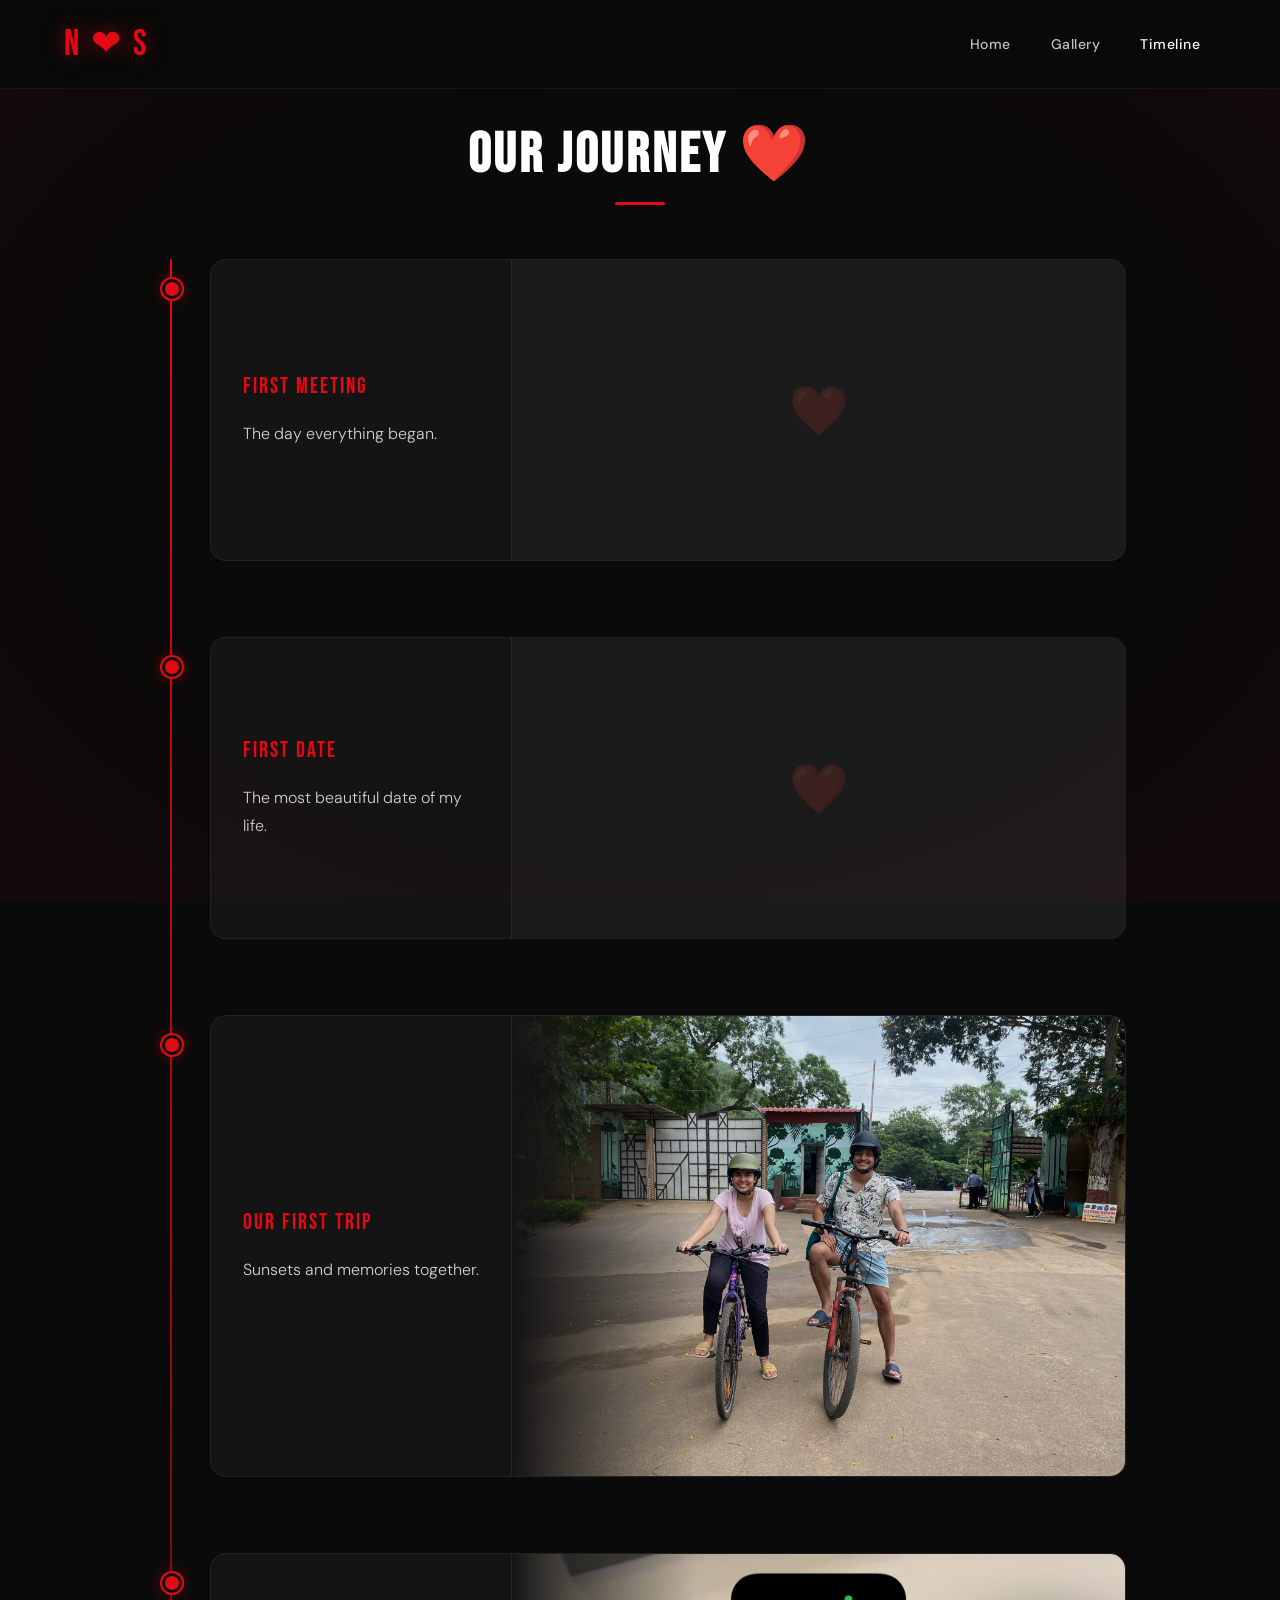
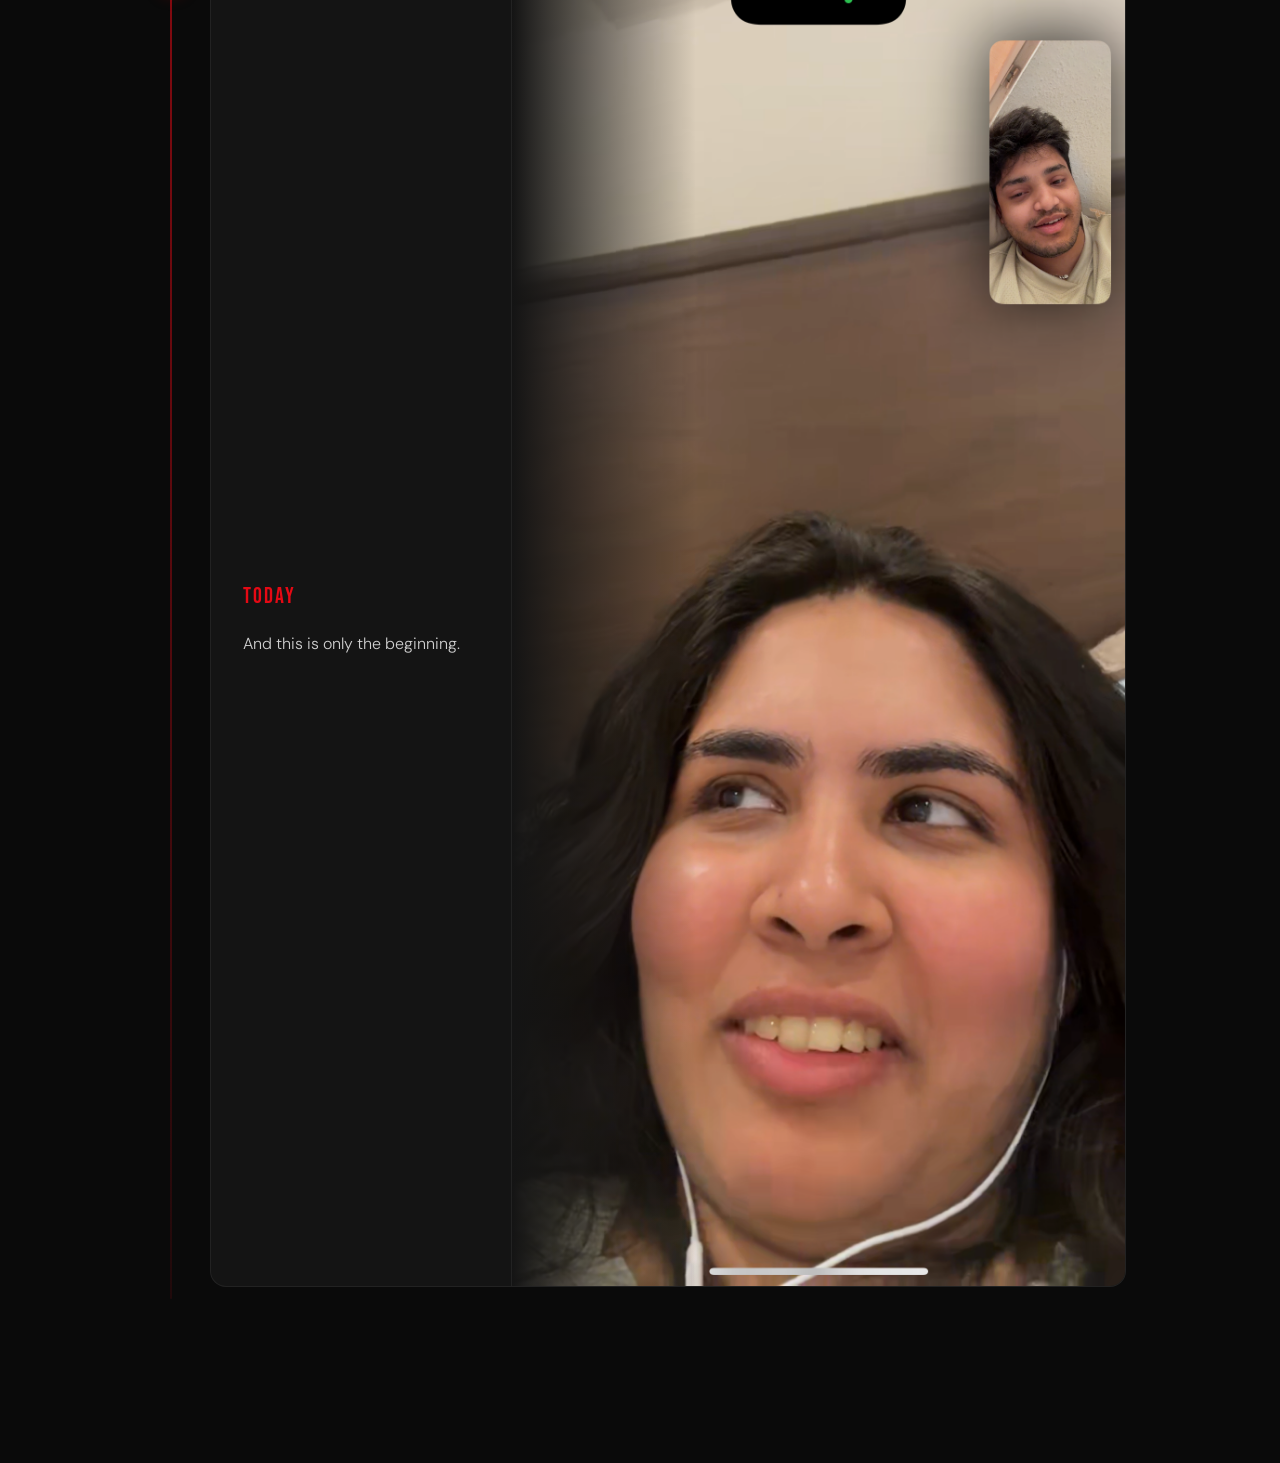
==== timeline.html @ a0cb5c7f "Initial commit" ====
<!DOCTYPE html>
<html lang="en">
<head>
  <meta charset="UTF-8">
  <meta name="viewport" content="width=device-width, initial-scale=1.0">
  <title>Our Timeline</title>
  <link rel="stylesheet" href="styles.css">
  <style>

    /* ── Ambient ── */
    #floatLayer{position:fixed;inset:0;pointer-events:none;z-index:5;overflow:hidden;}
    #cursorTrail{position:fixed;inset:0;pointer-events:none;z-index:6;overflow:hidden;}
    .float-obj{position:absolute;bottom:-50px;opacity:0;animation:floatUp linear both;user-select:none;}
    @keyframes floatUp{0%{transform:translateY(0) translateX(0) rotate(0deg) scale(.5);opacity:0}8%{opacity:.85}50%{opacity:.7;transform:translateY(-55vh) translateX(calc(var(--drift)*.6)) rotate(calc(var(--rot)*.7)) scale(1.1)}85%{opacity:.3}100%{transform:translateY(-115vh) translateX(var(--drift)) rotate(var(--rot)) scale(.7);opacity:0}}
    .cursor-heart{position:fixed;transform:translate(-50%,-50%);pointer-events:none;user-select:none;animation:cursorPop .9s ease-out forwards;}
    @keyframes cursorPop{0%{opacity:1;transform:translate(-50%,-50%) scale(1) translateY(0)}60%{opacity:.7;transform:translate(-50%,-50%) scale(1.4) translateY(-18px)}100%{opacity:0;transform:translate(-50%,-50%) scale(.5) translateY(-36px)}}
    .vignette{position:fixed;inset:0;z-index:1;pointer-events:none;background:radial-gradient(ellipse at center,transparent 55%,rgba(229,9,20,0.05) 100%);animation:vignettePulse 4s ease-in-out infinite;}
    @keyframes vignettePulse{0%,100%{opacity:.6}50%{opacity:1}}

    /* ── OVERRIDE: wider container ── */
    .timeline-container {
      max-width: 1100px;
    }

    /* ══ TIMELINE CARD — two-column layout ══ */
    .timeline-card {
      display: flex;
      align-items: stretch;
      gap: 0;
      padding: 0;
      overflow: hidden;
      border-radius: 16px;
      min-height: 300px;
    }

    /* Left: text block */
    .tc-text {
      flex: 0 0 300px;
      padding: 36px 32px;
      display: flex;
      flex-direction: column;
      justify-content: center;
      gap: 10px;
    }

    /* Right: image panel */
    .tc-image {
      flex: 1;
      position: relative;
      overflow: hidden;
      min-height: 300px;
      border-left: 1px solid rgba(255,255,255,0.06);
    }

    .tc-image img {
      width: 100%;
      height: 100%;
      object-fit: cover;
      display: block;
      transition: transform 0.6s ease;
      filter: brightness(0.92);
    }

    .timeline-card:hover .tc-image img {
      transform: scale(1.04);
      filter: brightness(1.0);
    }

    /* Subtle gradient fade on left edge of image */
    .tc-image::before {
      content: '';
      position: absolute;
      inset: 0;
      background: linear-gradient(to right, var(--surface) 0%, transparent 30%);
      z-index: 1;
      pointer-events: none;
    }

    /* Click overlay */
    .tc-image .img-click {
      position: absolute;
      inset: 0;
      z-index: 2;
      cursor: pointer;
      display: flex;
      align-items: center;
      justify-content: center;
    }

    .tc-image .img-click svg {
      width: 44px; height: 44px;
      stroke: white; fill: none; stroke-width: 1.5;
      opacity: 0;
      transition: opacity 0.3s;
      filter: drop-shadow(0 2px 8px rgba(0,0,0,0.5));
    }

    .timeline-card:hover .tc-image .img-click svg { opacity: 0.85; }

    /* No-image placeholder */
    .tc-image.empty {
      background: rgba(255,255,255,0.03);
      display: flex;
      align-items: center;
      justify-content: center;
    }
    .tc-image.empty::after {
      content: '❤️';
      font-size: 48px;
      opacity: 0.15;
    }
    .tc-image.empty::before { display: none; }

    /* ══ EXTRA PHOTO STRIP (below card, for localStorage photos) ══ */
    .extra-photos {
      display: flex;
      gap: 8px;
      flex-wrap: wrap;
      margin-top: 12px;
      padding-left: 4px;
    }

    .extra-photo {
      width: 80px; height: 80px;
      border-radius: 8px; object-fit: cover;
      cursor: pointer;
      border: 2px solid rgba(255,255,255,0.07);
      transition: transform 0.28s, border-color 0.28s, box-shadow 0.28s;
    }
    .extra-photo:hover {
      transform: scale(1.1);
      border-color: var(--red);
      box-shadow: 0 0 16px rgba(229,9,20,0.3);
    }

    /* ══ TIMELINE ITEM WRAPPER ══ */
    .timeline-item {
      margin-bottom: 64px;
    }

    /* ══ LIGHTBOX ══ */
    .tl-lightbox {
      display: none;
      position: fixed; inset: 0; z-index: 9999;
      background: rgba(0,0,0,0.95);
      backdrop-filter: blur(18px);
      justify-content: center; align-items: center;
    }
    .tl-lightbox.open { display: flex; }

    .tl-lb-img {
      max-width: 90vw; max-height: 90vh;
      object-fit: contain; border-radius: 12px;
      box-shadow: 0 40px 100px rgba(0,0,0,0.9);
      animation: lbPop 0.28s cubic-bezier(0.25,0.46,0.45,0.94);
      display: block;
      transition: opacity 0.2s ease, transform 0.2s ease;
    }

    @keyframes lbPop {
      from { transform: scale(0.88); opacity: 0; }
      to   { transform: scale(1); opacity: 1; }
    }

    .tl-lb-close {
      position: fixed; top: 20px; right: 28px;
      font-size: 40px; background: none; border: none;
      color: rgba(255,255,255,0.45); cursor: pointer;
      transition: color 0.2s, transform 0.2s; z-index: 10000; line-height: 1;
    }
    .tl-lb-close:hover { color: #fff; transform: rotate(90deg); }

    .tl-lb-arrow {
      position: fixed; top: 50%; transform: translateY(-50%);
      width: 52px; height: 52px; border-radius: 50%;
      background: rgba(255,255,255,0.08);
      border: 1px solid rgba(255,255,255,0.14);
      color: white; font-size: 26px; cursor: pointer;
      display: flex; align-items: center; justify-content: center;
      transition: background 0.2s; z-index: 10000; user-select: none;
    }
    .tl-lb-arrow:hover { background: rgba(255,255,255,0.2); }
    .tl-lb-arrow.prev { left: 18px; }
    .tl-lb-arrow.next { right: 18px; }
    .tl-lightbox.single .tl-lb-arrow { display: none; }

    /* ══ RESPONSIVE ══ */
    @media (max-width: 700px) {
      .timeline-card { flex-direction: column; min-height: unset; }
      .tc-text { flex: none; padding: 24px 20px; }
      .tc-image { min-height: 220px; border-left: none; border-top: 1px solid rgba(255,255,255,0.06); }
      .tc-image::before { background: linear-gradient(to bottom, var(--surface) 0%, transparent 30%); }
    }

  </style>
</head>
<body>

  <div class="vignette"></div>
  <div id="floatLayer"></div>
  <div id="cursorTrail"></div>

  <header class="navbar scrolled">
    <div class="logo">N ❤ S</div>
    <nav>
      <a href="index.html">Home</a>
      <a href="gallery.html">Gallery</a>
      <a href="timeline.html" class="active">Timeline</a>
    </nav>
  </header>

  <div class="timeline-container">
    <h1>Our Journey ❤️</h1>

    <div class="timeline-track">

      <!-- FIRST MEETING -->
      <div class="timeline-item visible" data-event="first-meeting">
        <div class="timeline-card">
          <div class="tc-text">
            <div class="date">First Meeting</div>
            <div class="content">The day everything began.</div>
          </div>
          <div class="tc-image empty" id="img-first-meeting">
            <div class="img-click" onclick="openMainImg('first-meeting')">
              <svg viewBox="0 0 24 24"><polyline points="15 3 21 3 21 9"/><polyline points="9 21 3 21 3 15"/><line x1="21" y1="3" x2="14" y2="10"/><line x1="3" y1="21" x2="10" y2="14"/></svg>
            </div>
          </div>
        </div>
        <div class="extra-photos" id="extras-first-meeting"></div>
      </div>

      <!-- FIRST DATE -->
      <div class="timeline-item visible" data-event="first-date">
        <div class="timeline-card">
          <div class="tc-text">
            <div class="date">First Date</div>
            <div class="content">The most beautiful date of my life.</div>
          </div>
          <div class="tc-image empty" id="img-first-date">
            <div class="img-click" onclick="openMainImg('first-date')">
              <svg viewBox="0 0 24 24"><polyline points="15 3 21 3 21 9"/><polyline points="9 21 3 21 3 15"/><line x1="21" y1="3" x2="14" y2="10"/><line x1="3" y1="21" x2="10" y2="14"/></svg>
            </div>
          </div>
        </div>
        <div class="extra-photos" id="extras-first-date"></div>
      </div>

      <!-- FIRST TRIP — hardcoded: 22.jpg -->
      <div class="timeline-item visible" data-event="first-trip">
        <div class="timeline-card">
          <div class="tc-text">
            <div class="date">Our First Trip</div>
            <div class="content">Sunsets and memories together.</div>
          </div>
          <div class="tc-image" id="img-first-trip">
            <img src="images/22.jpg" alt="Our First Trip" id="mainImg-first-trip">
            <div class="img-click" onclick="openLb(['images/22.jpg'], 0)">
              <svg viewBox="0 0 24 24"><polyline points="15 3 21 3 21 9"/><polyline points="9 21 3 21 3 15"/><line x1="21" y1="3" x2="14" y2="10"/><line x1="3" y1="21" x2="10" y2="14"/></svg>
            </div>
          </div>
        </div>
        <div class="extra-photos" id="extras-first-trip"></div>
      </div>

      <!-- TODAY — hardcoded: 32.jpg -->
      <div class="timeline-item visible" data-event="today">
        <div class="timeline-card">
          <div class="tc-text">
            <div class="date">Today</div>
            <div class="content">And this is only the beginning.</div>
          </div>
          <div class="tc-image" id="img-today">
            <img src="images/32.jpg" alt="Today" id="mainImg-today">
            <div class="img-click" onclick="openLb(['images/32.jpg'], 0)">
              <svg viewBox="0 0 24 24"><polyline points="15 3 21 3 21 9"/><polyline points="9 21 3 21 3 15"/><line x1="21" y1="3" x2="14" y2="10"/><line x1="3" y1="21" x2="10" y2="14"/></svg>
            </div>
          </div>
        </div>
        <div class="extra-photos" id="extras-today"></div>
      </div>

    </div>
  </div>

  <!-- LIGHTBOX -->
  <div class="tl-lightbox" id="tlLightbox" onclick="closeLb()">
    <button class="tl-lb-close" onclick="event.stopPropagation();closeLb()">×</button>
    <button class="tl-lb-arrow prev" onclick="event.stopPropagation();lbNav(-1)">‹</button>
    <button class="tl-lb-arrow next" onclick="event.stopPropagation();lbNav(1)">›</button>
    <img id="tlLbImg" class="tl-lb-img" src="" alt="" onclick="event.stopPropagation()">
  </div>

  <script src="app.js"></script>
  <script>
    const EVENTS = ['first-meeting', 'first-date', 'first-trip', 'today'];

    /* Default main images for events that have one hardcoded */
    const DEFAULT_IMGS = {
      'first-trip': 'images/22.jpg',
      'today':      'images/32.jpg'
    };

    function getPhotos(id) {
      try { return JSON.parse(localStorage.getItem('event_' + id) || '[]'); } catch { return []; }
    }

    /* ── RENDER EXTRA PHOTOS (from localStorage) ── */
    function renderExtras() {
      EVENTS.forEach(id => {
        const strip  = document.getElementById('extras-' + id);
        const photos = getPhotos(id);
        if (!strip) return;
        strip.innerHTML = '';

        /* For events with NO hardcoded image, use first localStorage photo as main */
        if (!DEFAULT_IMGS[id] && photos.length > 0) {
          const panel = document.getElementById('img-' + id);
          if (panel) {
            panel.classList.remove('empty');
            // set or update the img tag
            let img = panel.querySelector('img');
            if (!img) {
              img = document.createElement('img');
              img.alt = '';
              panel.insertBefore(img, panel.firstChild);
            }
            img.src = photos[0];
            // update click handler to open full set
            const clickDiv = panel.querySelector('.img-click');
            if (clickDiv) clickDiv.onclick = () => openLb(photos, 0);
          }
          /* remaining photos go into the strip */
          photos.slice(1).forEach((src, i) => {
            addThumb(strip, photos, i + 1);
          });
        } else {
          /* Event already has a hardcoded main image; all localStorage photos go in strip */
          const allForLb = DEFAULT_IMGS[id]
            ? [DEFAULT_IMGS[id], ...photos]
            : photos;

          photos.forEach((src, i) => {
            const realIdx = DEFAULT_IMGS[id] ? i + 1 : i;
            addThumb(strip, allForLb, realIdx);
          });
        }
      });
    }

    function addThumb(strip, photosArr, idx) {
      const img = document.createElement('img');
      img.className = 'extra-photo';
      img.src       = photosArr[idx];
      img.alt       = '';
      img.loading   = 'lazy';
      img.addEventListener('click', () => openLb(photosArr, idx));
      strip.appendChild(img);
    }

    /* Also update main click handler for hardcoded events to include extras */
    function openMainImg(eventId) {
      const photos = getPhotos(eventId);
      if (photos.length > 0) {
        openLb(photos, 0);
      }
      /* If no photos yet, do nothing — panel stays as empty heart */
    }

    renderExtras();

    /* ── LIGHTBOX ── */
    let lbPhotos = [], lbIndex = 0;

    function openLb(photos, index) {
      lbPhotos = photos;
      lbIndex  = index;
      const lb = document.getElementById('tlLightbox');
      lb.classList.toggle('single', photos.length === 1);
      document.getElementById('tlLbImg').src = photos[index];
      lb.classList.add('open');
      document.body.style.overflow = 'hidden';
    }

    function closeLb() {
      document.getElementById('tlLightbox').classList.remove('open');
      document.body.style.overflow = '';
    }

    function lbNav(dir) {
      lbIndex = (lbIndex + dir + lbPhotos.length) % lbPhotos.length;
      const img = document.getElementById('tlLbImg');
      img.style.opacity = '0'; img.style.transform = 'scale(0.94)';
      setTimeout(() => {
        img.src = lbPhotos[lbIndex];
        img.style.opacity = '1'; img.style.transform = 'scale(1)';
      }, 200);
    }

    document.addEventListener('keydown', e => {
      if (!document.getElementById('tlLightbox').classList.contains('open')) return;
      if (e.key === 'Escape')     closeLb();
      if (e.key === 'ArrowLeft')  lbNav(-1);
      if (e.key === 'ArrowRight') lbNav(1);
    });
  </script>

  <script>
    document.addEventListener('DOMContentLoaded', () => {
      initFloatingObjects();
      initCursorTrail();
    });
  </script>

</body>
</html>
---- styles.css ----
@import url('https://fonts.googleapis.com/css2?family=Bebas+Neue&family=DM+Sans:wght@300;400;500;600&display=swap');

:root {
  --red: #e50914;
  --red-dark: #b20710;
  --bg: #0a0a0a;
  --surface: #141414;
  --surface2: #1f1f1f;
  --text: #ffffff;
  --text-muted: #a3a3a3;
}

* { margin: 0; padding: 0; box-sizing: border-box; }
html { scroll-behavior: smooth; }

body {
  background: var(--bg);
  color: var(--text);
  font-family: 'DM Sans', sans-serif;
  overflow-x: hidden;
}

::-webkit-scrollbar { width: 4px; }
::-webkit-scrollbar-track { background: var(--bg); }
::-webkit-scrollbar-thumb { background: var(--red); border-radius: 2px; }

/* ══════════════════════════════════════
   PROFILE SCREEN
══════════════════════════════════════ */
.profile-screen {
  width: 100%; height: 100vh;
  background:
    radial-gradient(ellipse 80% 60% at 50% -10%, rgba(229,9,20,0.18), transparent),
    var(--bg);
  display: flex;
  flex-direction: column;
  justify-content: center;
  align-items: center;
  position: fixed; inset: 0;
  z-index: 9999;
  transition: opacity 0.8s ease;
}

.profile-screen::before {
  content: '';
  position: absolute; inset: 0;
  background: url("data:image/svg+xml,%3Csvg width='60' height='60' xmlns='http://www.w3.org/2000/svg'%3E%3Ccircle cx='1' cy='1' r='1' fill='rgba(255,255,255,0.03)'/%3E%3C/svg%3E");
  pointer-events: none;
}

.profile-screen-logo {
  font-family: 'Bebas Neue', sans-serif;
  font-size: 52px; color: var(--red);
  letter-spacing: 4px; margin-bottom: 50px;
  text-shadow: 0 0 40px rgba(229,9,20,0.5);
}

.profile-screen h1 {
  font-size: 36px; font-weight: 300;
  letter-spacing: 2px; margin-bottom: 60px;
  color: rgba(255,255,255,0.9);
}

.profiles { display: flex; gap: 40px; flex-wrap: wrap; justify-content: center; }

.profile-card { text-align: center; cursor: pointer; transition: transform 0.35s ease; }

.profile-card img {
  width: 160px; height: 160px; border-radius: 12px;
  object-fit: cover; border: 3px solid transparent;
  transition: border-color 0.3s, box-shadow 0.3s; display: block;
}

.profile-card:hover { transform: scale(1.07) translateY(-6px); }
.profile-card:hover img { border-color: var(--red); box-shadow: 0 0 30px rgba(229,9,20,0.4); }

.profile-card p {
  margin-top: 14px; font-size: 16px; font-weight: 500;
  letter-spacing: 1px; color: var(--text-muted); transition: color 0.3s;
}
.profile-card:hover p { color: var(--text); }

/* ══════════════════════════════════════
   MAIN SITE
══════════════════════════════════════ */
.main-site { display: none; }

/* ══════════════════════════════════════
   NAVBAR
══════════════════════════════════════ */
.navbar {
  position: fixed; top: 0; width: 100%; z-index: 1000;
  display: flex; justify-content: space-between; align-items: center;
  padding: 22px 64px;
  background: linear-gradient(to bottom, rgba(0,0,0,0.92) 0%, transparent 100%);
  transition: background 0.4s;
}

.navbar.scrolled {
  background: rgba(10,10,10,0.97);
  backdrop-filter: blur(12px);
  border-bottom: 1px solid rgba(255,255,255,0.05);
}

.logo {
  font-family: 'Bebas Neue', sans-serif;
  font-size: 36px; color: var(--red);
  letter-spacing: 3px;
  text-shadow: 0 0 20px rgba(229,9,20,0.5);
}

nav { display: flex; align-items: center; gap: 8px; }

nav a {
  color: rgba(255,255,255,0.75); text-decoration: none;
  font-size: 14px; font-weight: 500; letter-spacing: 0.5px;
  padding: 8px 16px; border-radius: 6px;
  transition: color 0.25s, background 0.25s;
}
nav a:hover { color: #fff; background: rgba(255,255,255,0.08); }
nav a.active { color: #fff; }

/* ══════════════════════════════════════
   HERO
══════════════════════════════════════ */
.hero { position: relative; height: 100vh; overflow: hidden; }
.hero-video { width: 100%; height: 100%; object-fit: cover; }

.overlay {
  position: absolute; inset: 0;
  background:
    linear-gradient(105deg, rgba(0,0,0,0.92) 0%, rgba(0,0,0,0.55) 45%, transparent 70%),
    linear-gradient(to top, rgba(10,10,10,1) 0%, rgba(10,10,10,0.4) 20%, transparent 50%);
}

.hero-content {
  position: absolute; bottom: 18%; left: 64px; max-width: 600px;
}

.hero-badge {
  display: inline-flex; align-items: center; gap: 8px;
  background: rgba(229,9,20,0.15); border: 1px solid rgba(229,9,20,0.4);
  color: var(--red); font-size: 12px; font-weight: 600;
  letter-spacing: 2px; text-transform: uppercase;
  padding: 6px 14px; border-radius: 4px; margin-bottom: 20px;
}

.hero-badge::before {
  content: ''; width: 6px; height: 6px;
  background: var(--red); border-radius: 50%;
  animation: pulse 1.5s ease infinite;
}

@keyframes pulse {
  0%, 100% { opacity: 1; transform: scale(1); }
  50%       { opacity: 0.4; transform: scale(1.4); }
}

.hero-content h1 {
  font-family: 'Bebas Neue', sans-serif;
  font-size: 90px; line-height: 0.95;
  letter-spacing: 2px; margin-bottom: 24px;
  text-shadow: 0 4px 30px rgba(0,0,0,0.6);
}

.hero-content p {
  font-size: 18px; font-weight: 300; line-height: 1.7;
  color: rgba(255,255,255,0.85); margin-bottom: 36px; min-height: 60px;
}

.typing-cursor {
  display: inline-block; width: 2px; height: 1em;
  background: var(--red); margin-left: 3px;
  vertical-align: text-bottom;
  animation: blink 1s step-end infinite;
}

@keyframes blink {
  0%, 100% { opacity: 1; }
  50%       { opacity: 0; }
}

/* ══════════════════════════════════════
   BUTTONS
══════════════════════════════════════ */
.buttons { display: flex; gap: 14px; flex-wrap: wrap; }

.buttons button {
  display: flex; align-items: center; gap: 10px;
  padding: 14px 32px; border: none; border-radius: 6px;
  font-family: 'DM Sans', sans-serif; font-size: 16px; font-weight: 600;
  cursor: pointer; transition: transform 0.25s, filter 0.25s; letter-spacing: 0.3px;
}

.play-btn { background: #fff; color: #000; }
.play-btn:hover { filter: brightness(0.88); transform: scale(1.03); }

.info-btn {
  background: rgba(109,109,110,0.5); color: #fff;
  backdrop-filter: blur(8px); border: 1px solid rgba(255,255,255,0.12);
}
.info-btn:hover { background: rgba(109,109,110,0.7); transform: scale(1.03); }

/* ══════════════════════════════════════
   CONTENT ROWS
══════════════════════════════════════ */
.content-row {
  padding: 20px 64px 90px;
  position: relative;
  overflow: visible;
}

.row-header {
  display: flex; align-items: center;
  justify-content: space-between; margin-bottom: 20px;
}

.content-row h2 {
  font-size: 22px; font-weight: 600;
  letter-spacing: 0.3px; color: rgba(255,255,255,0.92);
}

.see-all {
  font-size: 13px; color: var(--red); text-decoration: none;
  font-weight: 500; letter-spacing: 0.5px; opacity: 0; transition: opacity 0.3s;
}
.content-row:hover .see-all { opacity: 1; }

/* ══════════════════════════════════════
   SWIPER
══════════════════════════════════════ */
.swiper { overflow: visible !important; padding: 10px 4px 0 !important; }

/* ══════════════════════════════════════
   CARDS
══════════════════════════════════════ */
.card {
  position: relative; border-radius: 8px;
  cursor: pointer; background: var(--surface2);
  z-index: 1;
  transition: transform 0.4s cubic-bezier(0.25,0.46,0.45,0.94);
}

/* Image wrapper — clips image but NOT card-info below */
.card-img-wrap {
  overflow: hidden;
  border-radius: 8px 8px 0 0;
  position: relative;
  height: 200px; /* explicit height so absolute imgs have a container */
}

/* Cards without a card-info: fully round corners */
.card:not(:has(.card-info)) .card-img-wrap { border-radius: 8px; }

/* The two crossfade images — both absolute inside the wrap */
.card-img-wrap img {
  position: absolute; inset: 0;
  width: 100%; height: 100%;
  object-fit: cover; display: block;
  transition: opacity 1.2s ease, transform 8s ease, filter 0.45s ease;
}

.card-img-wrap img.slide-front { opacity: 1; transform: scale(1.05); }
.card-img-wrap img.slide-back  { opacity: 0; transform: scale(1.0); }

.card-img-wrap.fading img.slide-front { opacity: 0; transform: scale(1.08); }
.card-img-wrap.fading img.slide-back  { opacity: 1; transform: scale(1.05); }

.card:hover .card-img-wrap img { filter: brightness(0.5); }
.card:hover .card-img-wrap img.slide-front { transform: scale(1.1); }

.card:hover {
  transform: scale(1.1) translateY(-6px);
  z-index: 50;
  box-shadow: 0 20px 60px rgba(0,0,0,0.75), 0 0 0 1px rgba(255,255,255,0.07);
}

/* Progress bar inside wrap so it clips with the image */
.card-progress {
  position: absolute; bottom: 0; left: 0;
  width: 100%; height: 3px;
  background: rgba(255,255,255,0.15); z-index: 2;
}
.card-progress-fill { height: 100%; background: var(--red); }

/* Card info panel — sits BELOW the image wrap, slides open on hover */
.card-info {
  background: var(--surface);
  padding: 0 16px;
  border-radius: 0 0 8px 8px;
  border-top: 2px solid var(--red);
  max-height: 0;
  overflow: hidden;
  opacity: 0;
  transition: max-height 0.35s cubic-bezier(0.25,0.46,0.45,0.94), opacity 0.3s ease, padding 0.35s ease;
}

.card:hover .card-info {
  max-height: 130px;
  opacity: 1;
  padding: 14px 16px;
}

.card-info-actions { display: flex; gap: 8px; margin-bottom: 10px; }

.card-info-btn {
  width: 30px; height: 30px; border-radius: 50%;
  border: 2px solid rgba(255,255,255,0.45);
  background: transparent; color: white; font-size: 13px;
  cursor: pointer; display: flex; align-items: center; justify-content: center;
  transition: border-color 0.2s, background 0.2s; flex-shrink: 0;
}
.card-info-btn.primary { background: white; border-color: white; color: black; }
.card-info-btn:hover { border-color: white; background: rgba(255,255,255,0.15); }
.card-info-btn.primary:hover { background: rgba(255,255,255,0.85); }

.card-info h4 {
  font-size: 13px; font-weight: 600; margin-bottom: 3px;
  white-space: nowrap; overflow: hidden; text-overflow: ellipsis;
}
.card-info .card-meta { font-size: 11px; color: var(--text-muted); }
.card-info .match { color: #46d369; font-size: 12px; font-weight: 600; }

/* ══════════════════════════════════════
   TIMELINE PAGE
══════════════════════════════════════ */
.timeline-container {
  min-height: 100vh;
  padding: 120px 64px 100px;
  background: var(--bg);
  max-width: 900px; margin: 0 auto;
}

.timeline-container h1 {
  font-family: 'Bebas Neue', sans-serif;
  font-size: 56px; letter-spacing: 3px;
  margin-bottom: 70px; text-align: center; position: relative;
}

.timeline-container h1::after {
  content: ''; position: absolute; bottom: -16px; left: 50%;
  transform: translateX(-50%); width: 50px; height: 3px;
  background: var(--red); border-radius: 2px;
}

.timeline-track { position: relative; padding-left: 56px; }

.timeline-track::before {
  content: ''; position: absolute; left: 16px; top: 0; bottom: 0;
  width: 2px;
  background: linear-gradient(to bottom, var(--red), rgba(229,9,20,0.1));
  border-radius: 2px;
}

.timeline-item {
  position: relative; margin-bottom: 52px;
  opacity: 0; transform: translateX(-20px);
  transition: opacity 0.6s ease, transform 0.6s ease;
}
/* Visible state triggered by JS IntersectionObserver */
.timeline-item.visible { opacity: 1; transform: translateX(0); }

/* Stagger delays */
.timeline-item:nth-child(1) { transition-delay: 0.05s; }
.timeline-item:nth-child(2) { transition-delay: 0.15s; }
.timeline-item:nth-child(3) { transition-delay: 0.25s; }
.timeline-item:nth-child(4) { transition-delay: 0.35s; }

.timeline-item::before {
  content: ''; position: absolute; left: -48px; top: 20px;
  width: 14px; height: 14px;
  background: var(--red); border-radius: 50%;
  border: 3px solid var(--bg);
  box-shadow: 0 0 0 2px var(--red), 0 0 16px rgba(229,9,20,0.5);
}

.timeline-card {
  background: var(--surface); border-radius: 12px; padding: 28px 32px;
  border: 1px solid rgba(255,255,255,0.06);
  transition: border-color 0.3s, box-shadow 0.3s;
}
.timeline-card:hover {
  border-color: rgba(229,9,20,0.3);
  box-shadow: 0 8px 40px rgba(229,9,20,0.1);
}

.date {
  font-family: 'Bebas Neue', sans-serif;
  font-size: 22px; letter-spacing: 2px; color: var(--red); margin-bottom: 10px;
}
.content {
  font-size: 16px; font-weight: 300; line-height: 1.7; color: rgba(255,255,255,0.8);
}

/* ══════════════════════════════════════
   WATCH PAGE
══════════════════════════════════════ */
.watch-page {
  min-height: 100vh; background: #000;
  display: flex; justify-content: center; align-items: center;
  padding-top: 70px;
}
.watch-video { width: 100%; max-height: 92vh; object-fit: contain; display: block; }

/* ══════════════════════════════════════
   FOOTER
══════════════════════════════════════ */
.footer {
  padding: 60px 64px 40px;
  border-top: 1px solid rgba(255,255,255,0.06); text-align: center;
}
.footer-heart {
  font-size: 28px; margin-bottom: 16px; display: block;
  animation: heartbeat 1.5s ease infinite;
}
@keyframes heartbeat {
  0%, 100% { transform: scale(1); }
  50%       { transform: scale(1.18); }
}
.footer p { font-size: 13px; color: var(--text-muted); letter-spacing: 1px; }

/* ══════════════════════════════════════
   SCROLL FADE-IN (generic utility)
══════════════════════════════════════ */
.fade-in {
  opacity: 0; transform: translateY(24px);
  transition: opacity 0.7s ease, transform 0.7s ease;
}
.fade-in.visible { opacity: 1; transform: translateY(0); }

/* ══════════════════════════════════════
   RESPONSIVE
══════════════════════════════════════ */
@media (max-width: 768px) {
  .navbar { padding: 18px 24px; }
  .hero-content { left: 24px; right: 24px; max-width: unset; bottom: 14%; }
  .hero-content h1 { font-size: 52px; }
  .content-row { padding: 16px 24px 80px; }
  .timeline-container { padding: 100px 24px 60px; }
  .timeline-track { padding-left: 40px; }
  .card-img-wrap { height: 150px; }
}
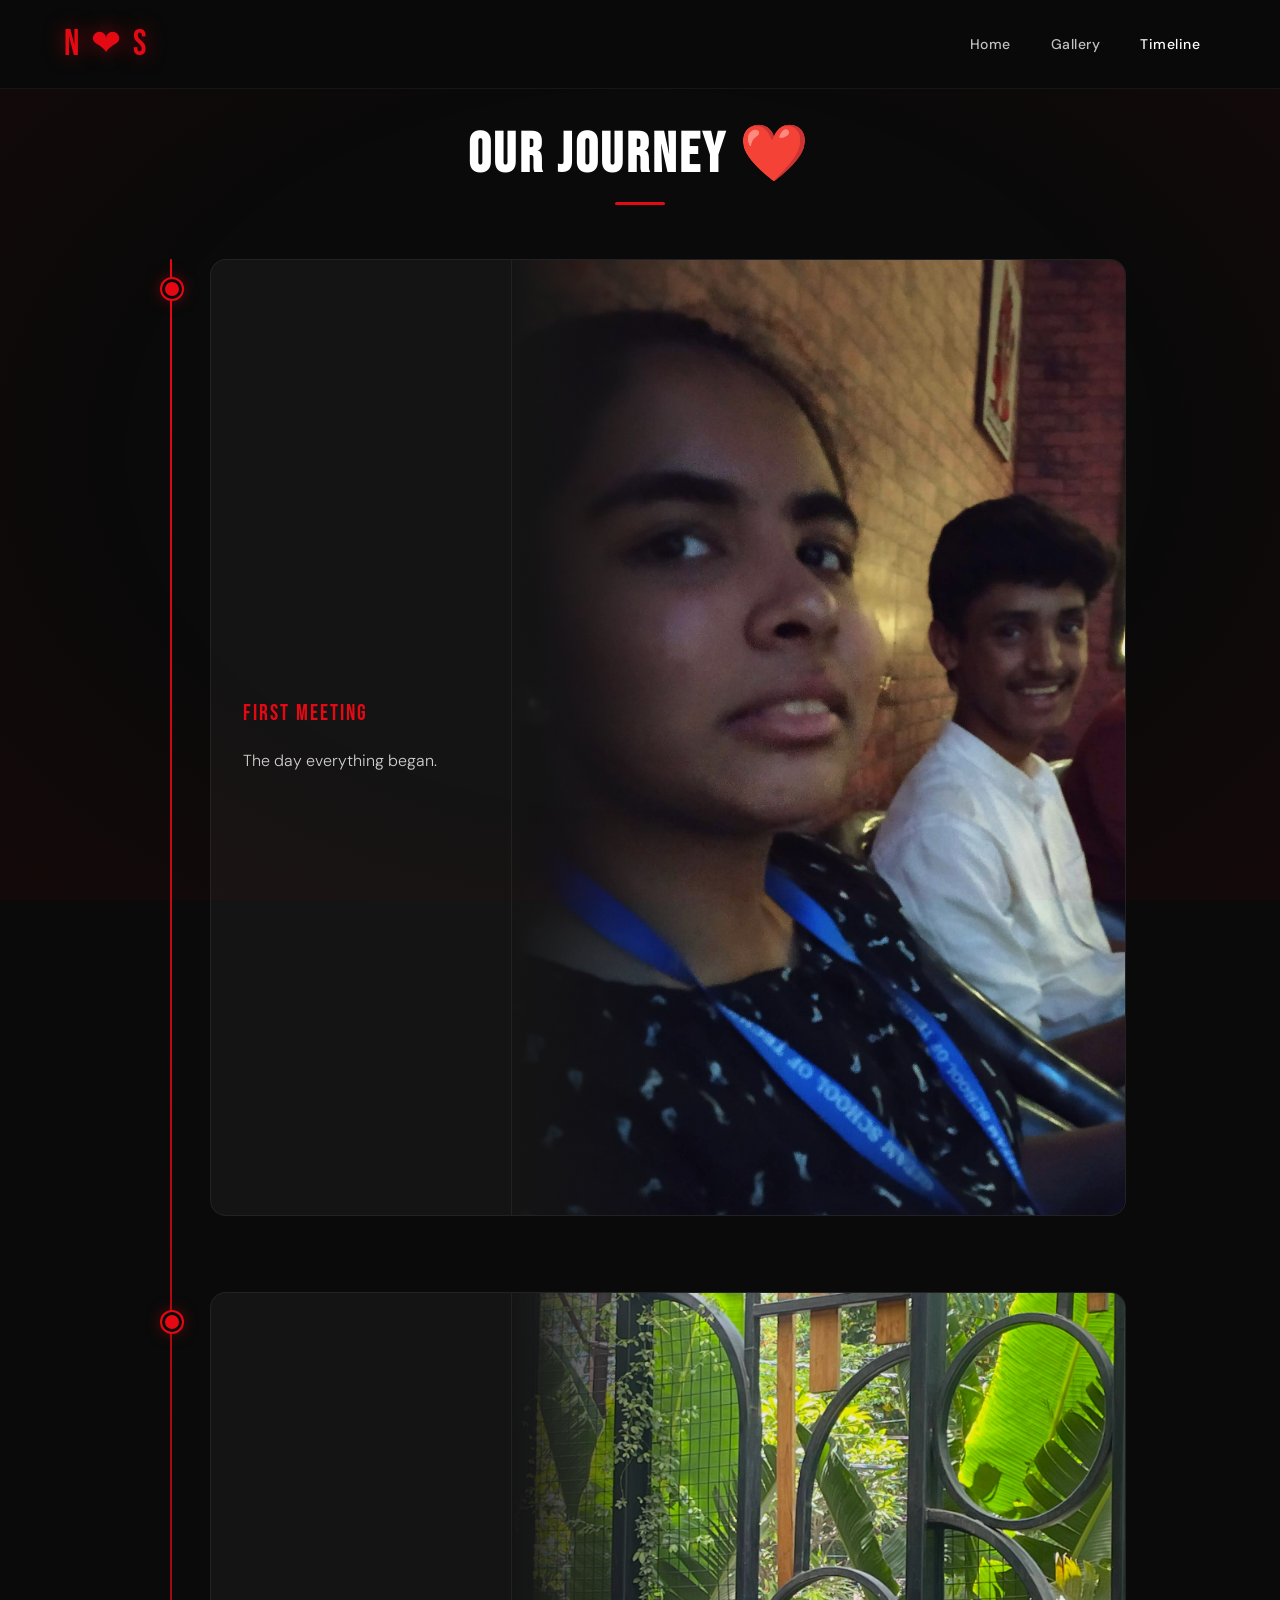
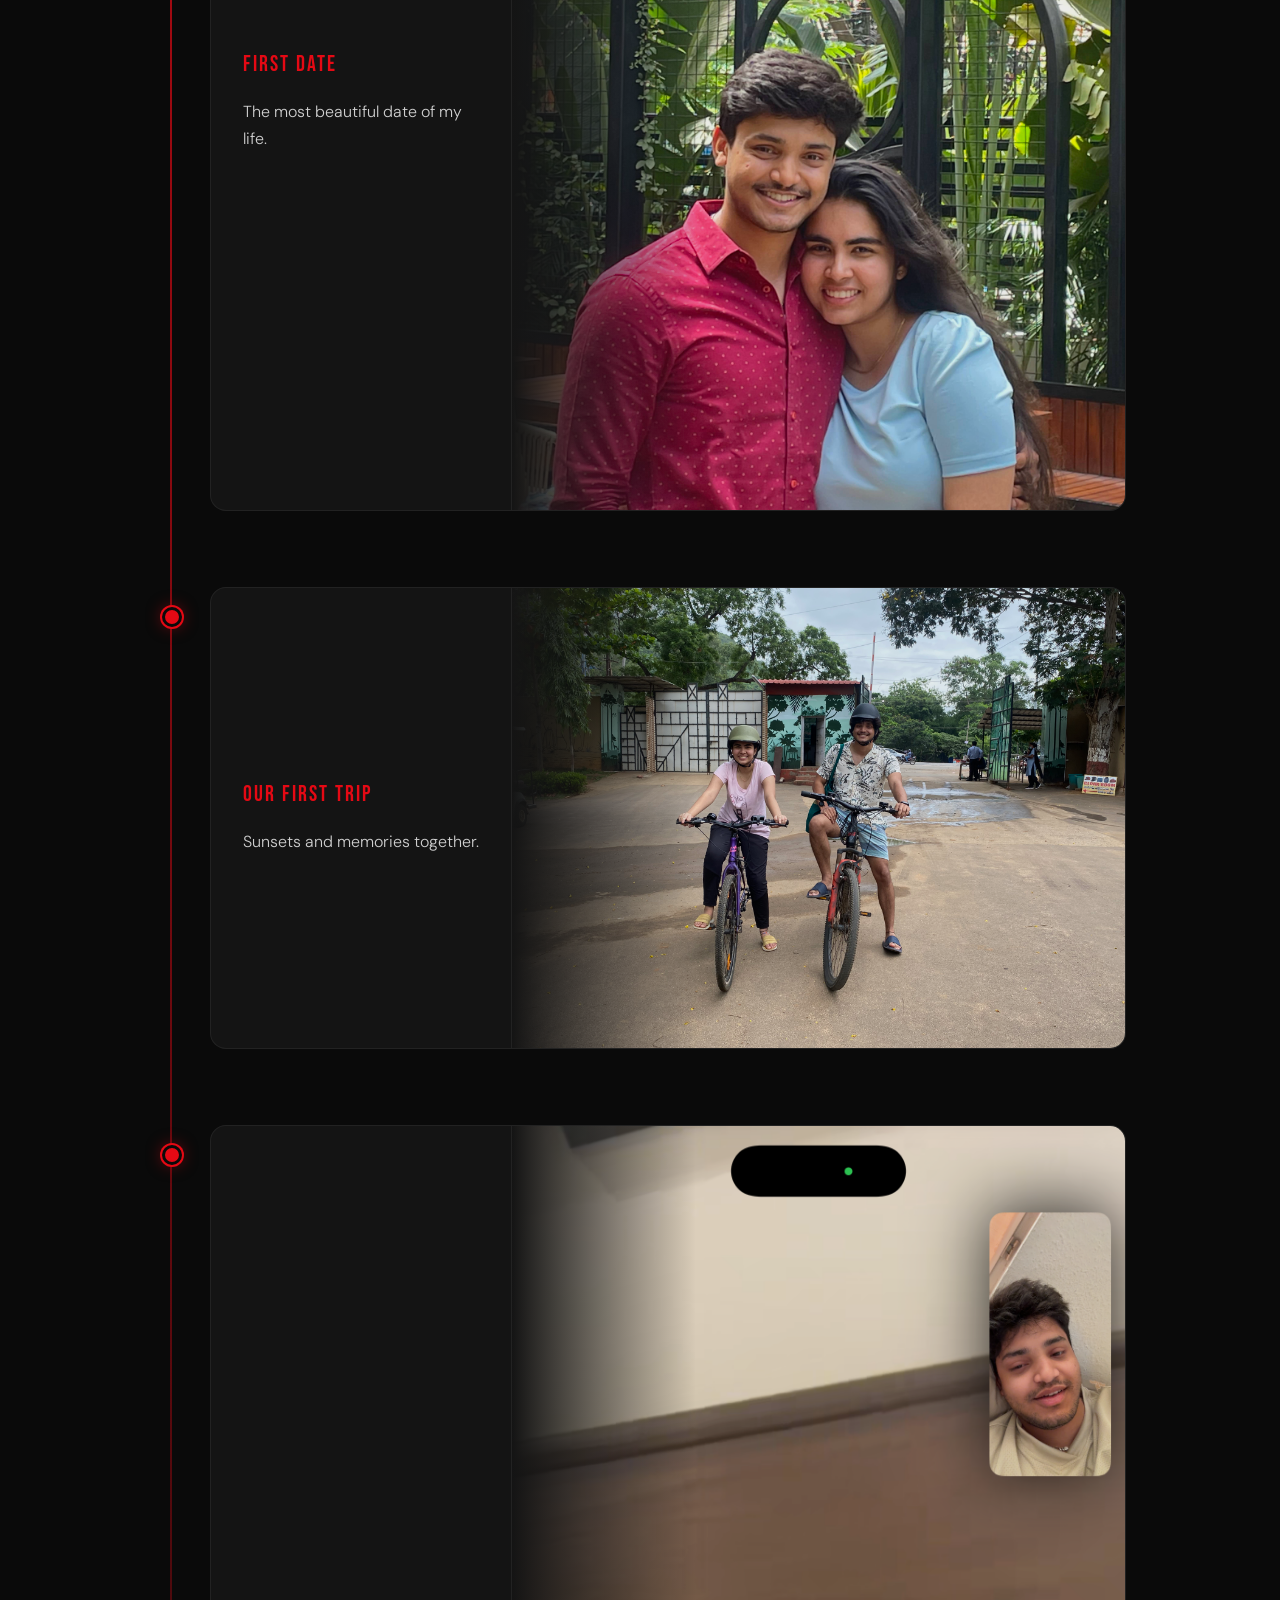
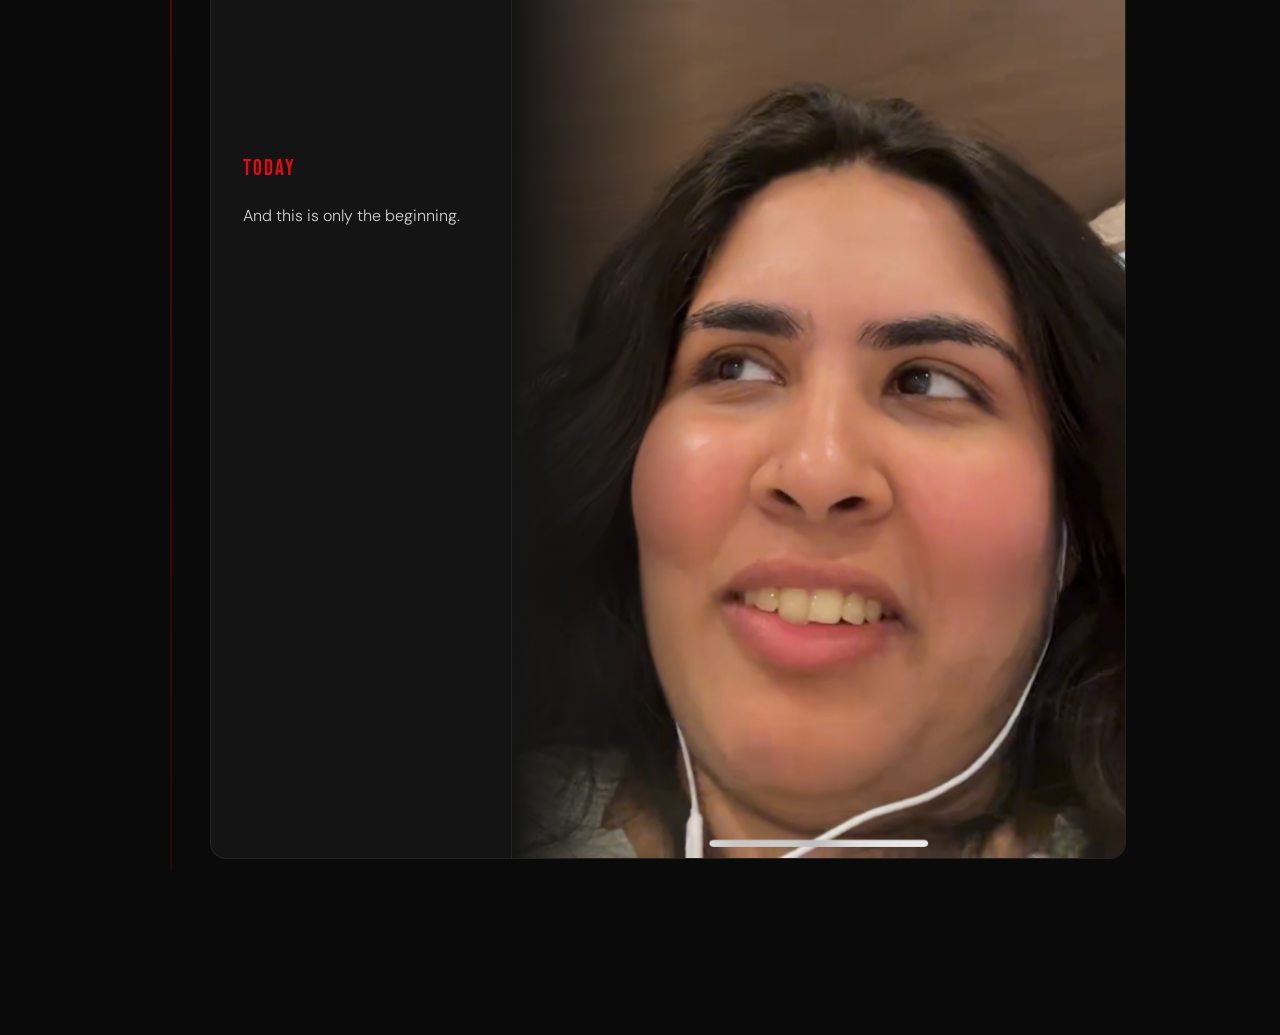
==== commit 01cb34bf: "Add compressed hero video + fix video src" ====
--- a/timeline.html
+++ b/timeline.html
@@ -221,8 +221,9 @@
             <div class="date">First Meeting</div>
             <div class="content">The day everything began.</div>
           </div>
-          <div class="tc-image empty" id="img-first-meeting">
-            <div class="img-click" onclick="openMainImg('first-meeting')">
+          <div class="tc-image" id="img-first-meeting">
+            <img src="images/18.jpg" alt="First Meeting" id="mainImg-first-meeting">
+            <div class="img-click" onclick="openLb(['images/18.jpg'], 0)">
               <svg viewBox="0 0 24 24"><polyline points="15 3 21 3 21 9"/><polyline points="9 21 3 21 3 15"/><line x1="21" y1="3" x2="14" y2="10"/><line x1="3" y1="21" x2="10" y2="14"/></svg>
             </div>
           </div>
@@ -237,8 +238,9 @@
             <div class="date">First Date</div>
             <div class="content">The most beautiful date of my life.</div>
           </div>
-          <div class="tc-image empty" id="img-first-date">
-            <div class="img-click" onclick="openMainImg('first-date')">
+          <div class="tc-image" id="img-first-date">
+            <img src="images/5.jpg" alt="First Date" id="mainImg-first-date">
+            <div class="img-click" onclick="openLb(['images/5.jpg'], 0)">
               <svg viewBox="0 0 24 24"><polyline points="15 3 21 3 21 9"/><polyline points="9 21 3 21 3 15"/><line x1="21" y1="3" x2="14" y2="10"/><line x1="3" y1="21" x2="10" y2="14"/></svg>
             </div>
           </div>
@@ -297,8 +299,10 @@
 
     /* Default main images for events that have one hardcoded */
     const DEFAULT_IMGS = {
-      'first-trip': 'images/22.jpg',
-      'today':      'images/32.jpg'
+      'first-meeting': 'images/18.jpg',
+      'first-date':    'images/5.jpg',
+      'first-trip':    'images/22.jpg',
+      'today':         'images/32.jpg'
     };
 
     function getPhotos(id) {
